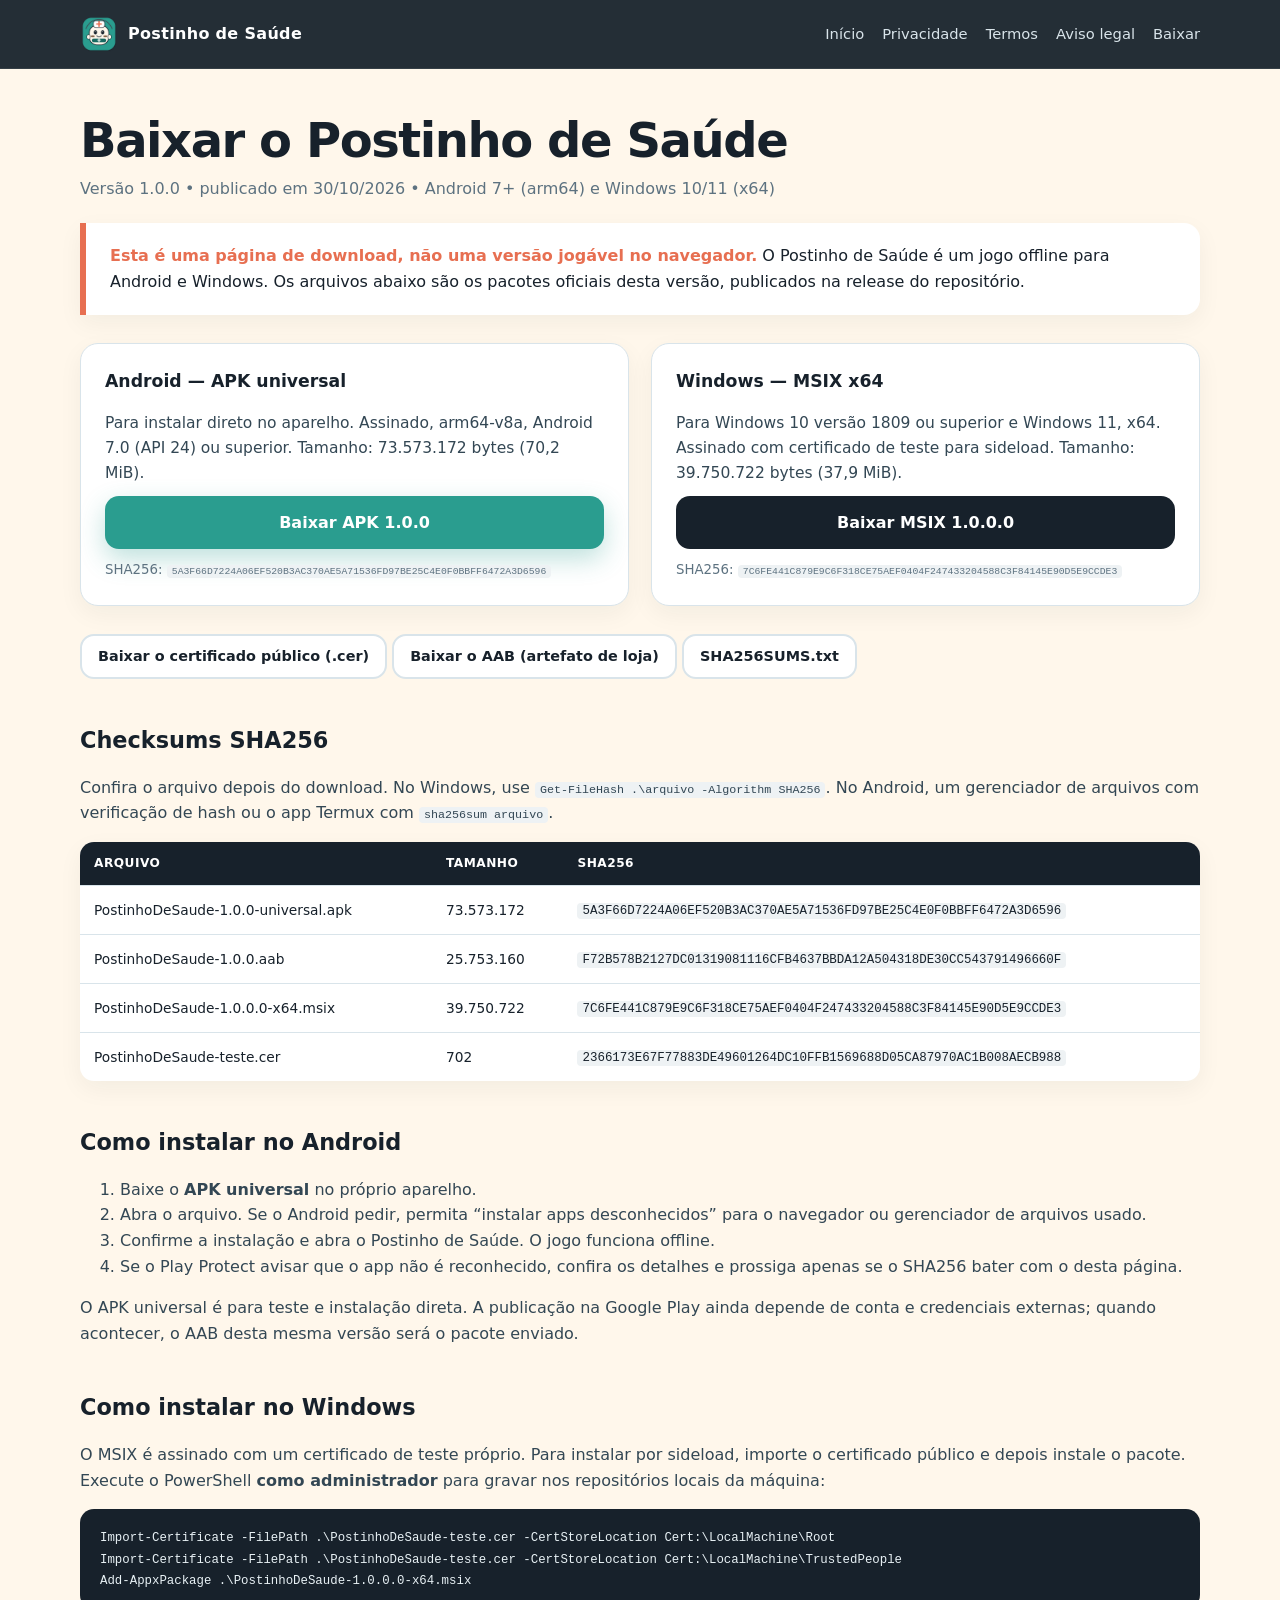
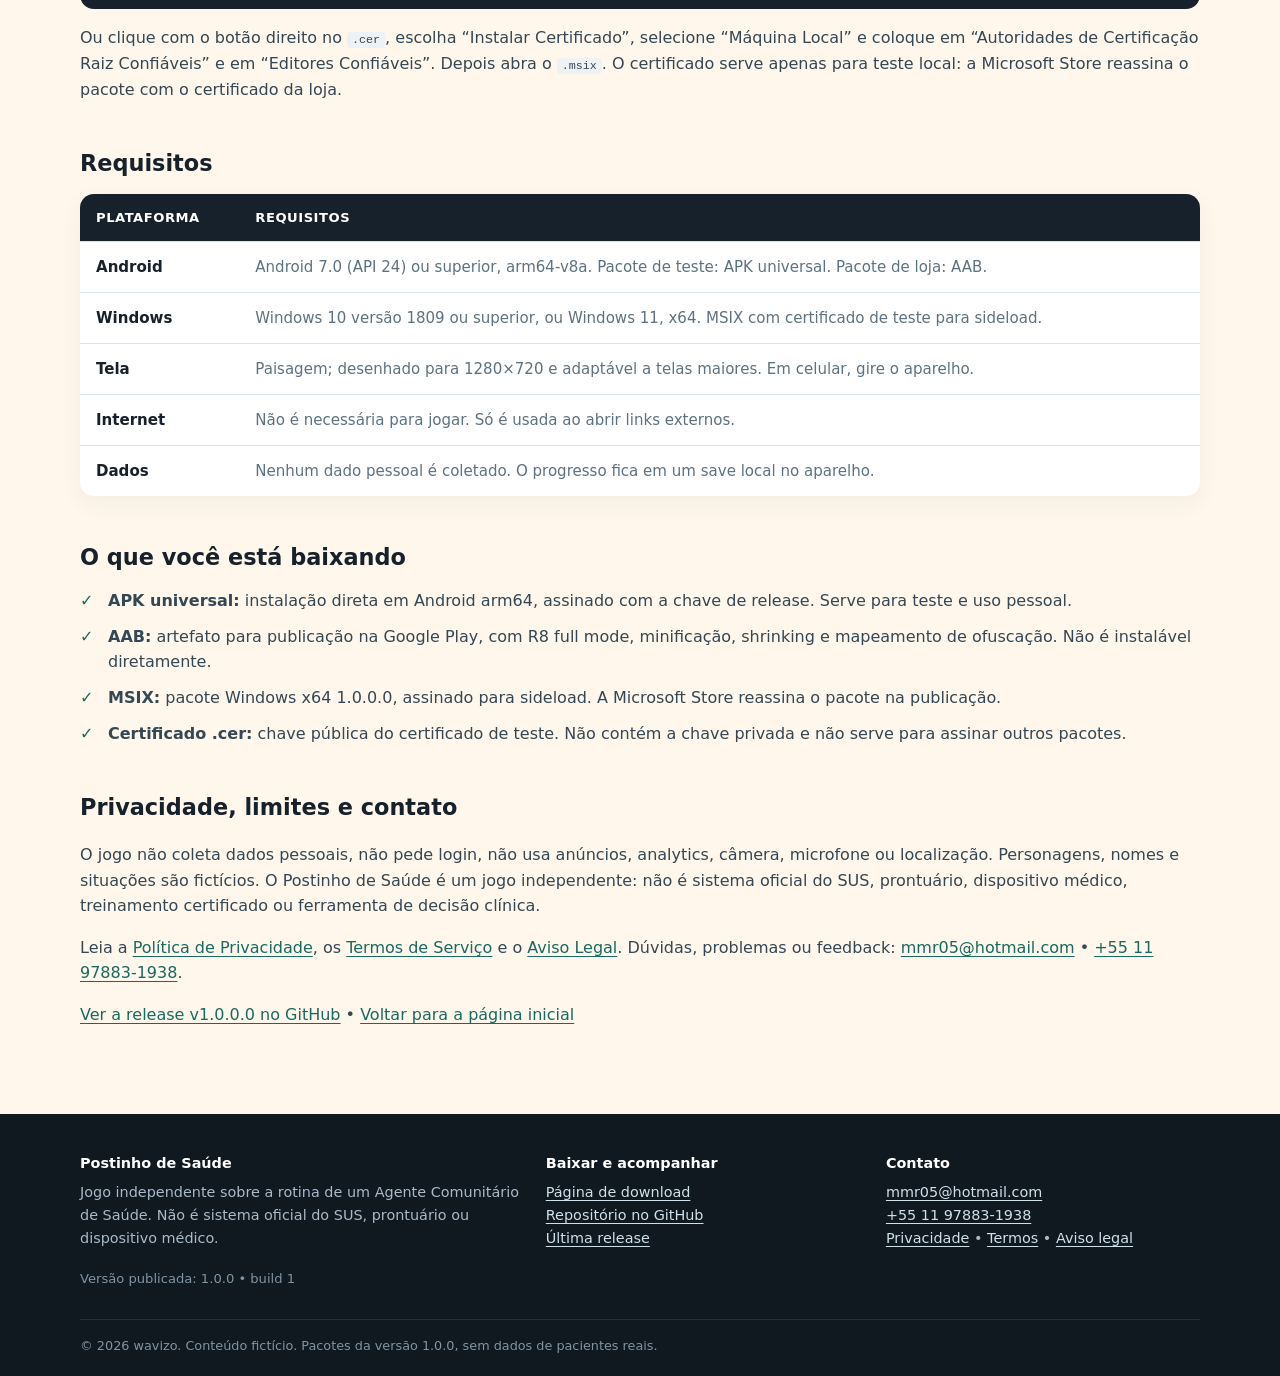
==== docs/app/index.html @ 59eddb39 "Postinho de Saude 1.0.0 Jogo independente e offline sobre a rotina de um ACS, com visual fofo, humor" ====
<!doctype html>
<html lang="pt-BR">
<head>
<meta charset="utf-8">
<meta name="viewport" content="width=device-width, initial-scale=1">
<title>Baixar — Postinho de Saúde 1.0.0</title>
<meta name="description" content="Baixe o Postinho de Saúde 1.0.0 para Android (APK universal) e Windows 10/11 (MSIX). Checksums SHA256, requisitos e instruções de instalação.">
<meta name="theme-color" content="#2a9d8f">
<link rel="canonical" href="https://wavizo-bot.github.io/Postinho-de-Saude/app/">
<link rel="icon" type="image/png" sizes="64x64" href="../assets/favicon-64.png">
<link rel="apple-touch-icon" href="../assets/icone-192.png">
<link rel="stylesheet" href="../estilo.css">
<style>
  .pagina-baixar { padding: 46px 0 70px; }
  .pagina-baixar h1 { font-size: clamp(1.9rem, 4.5vw, 3rem); line-height: 1.06; letter-spacing: -0.03em; margin: 0 0 10px; }
  .pagina-baixar .meta { color: var(--cinza); margin: 0 0 22px; }
  .pagina-baixar h2 { font-size: 1.4rem; margin: 44px 0 12px; }
  .pagina-baixar h3 { margin: 0 0 6px; font-size: 1.08rem; }
  .pagina-baixar p, .pagina-baixar li { color: #334754; }
  .pagina-baixar code { background: #eef2f4; padding: 1px 5px; border-radius: 4px; font-size: 0.9em; word-break: break-word; overflow-wrap: anywhere; }
  .pagina-baixar small { overflow-wrap: anywhere; }
  .pagina-baixar pre { background: var(--tinta); color: #e8f1f5; border-radius: 14px; padding: 18px 20px; overflow-x: auto; font-size: 0.86rem; line-height: 1.55; }
  .pagina-baixar pre code { background: none; color: inherit; padding: 0; }
  .checksum { width: 100%; border-collapse: collapse; background: var(--branco); border-radius: 14px; overflow: hidden; box-shadow: 0 8px 24px rgba(23, 33, 43, 0.05); }
  .checksum th, .checksum td { text-align: left; padding: 12px 14px; border-bottom: 1px solid var(--linha); font-size: 0.86rem; }
  .checksum th { background: var(--tinta); color: var(--branco); font-size: 0.76rem; letter-spacing: 0.04em; text-transform: uppercase; }
  .checksum tr:last-child td { border-bottom: 0; }
  .checksum code { word-break: break-all; font-size: 0.78rem; }
  .download-secundario { margin-top: 18px; }
  .download-secundario .botao { min-height: 42px; padding: 9px 16px; font-size: 0.9rem; }
  @media (max-width: 640px) {
    .pagina-baixar { padding: 32px 0 52px; }
    .checksum { display: block; overflow-x: auto; }
  }
</style>
</head>
<body>
<header class="topo">
  <div class="wrap">
    <a class="marca" href="../"><img src="../assets/icone-192.png" alt="Ícone do Postinho de Saúde"><span>Postinho de Saúde</span></a>
    <nav aria-label="Navegação principal"><a href="../">Início</a><a href="../politica-de-privacidade.html">Privacidade</a><a href="../termos-de-servico.html">Termos</a><a href="../aviso-legal.html">Aviso legal</a><a href="./">Baixar</a></nav>
  </div>
</header>
<main class="wrap pagina-baixar">
  <h1>Baixar o Postinho de Saúde</h1>
  <p class="meta">Versão 1.0.0 • publicado em 30/10/2026 • Android 7+ (arm64) e Windows 10/11 (x64)</p>

  <div class="destaque">
    <strong>Esta é uma página de download, não uma versão jogável no navegador.</strong> O Postinho de Saúde é um jogo offline para Android e Windows. Os arquivos abaixo são os pacotes oficiais desta versão, publicados na release do repositório.
  </div>

  <div class="baixar">
    <div class="cartao">
      <h3>Android — APK universal</h3>
      <p>Para instalar direto no aparelho. Assinado, arm64-v8a, Android 7.0 (API 24) ou superior. Tamanho: 73.573.172 bytes (70,2 MiB).</p>
      <a class="botao primario" href="https://github.com/wavizo-bot/Postinho-de-Saude/releases/download/v1.0.0.0/PostinhoDeSaude-1.0.0-universal.apk">Baixar APK 1.0.0</a>
      <small>SHA256: <code>5A3F66D7224A06EF520B3AC370AE5A71536FD97BE25C4E0F0BBFF6472A3D6596</code></small>
    </div>
    <div class="cartao">
      <h3>Windows — MSIX x64</h3>
      <p>Para Windows 10 versão 1809 ou superior e Windows 11, x64. Assinado com certificado de teste para sideload. Tamanho: 39.750.722 bytes (37,9 MiB).</p>
      <a class="botao escuro" href="https://github.com/wavizo-bot/Postinho-de-Saude/releases/download/v1.0.0.0/PostinhoDeSaude-1.0.0.0-x64.msix">Baixar MSIX 1.0.0.0</a>
      <small>SHA256: <code>7C6FE441C879E9C6F318CE75AEF0404F247433204588C3F84145E90D5E9CCDE3</code></small>
    </div>
  </div>

  <div class="download-secundario">
    <a class="botao secundario" style="color:var(--tinta);border-color:var(--linha);background:var(--branco)" href="https://github.com/wavizo-bot/Postinho-de-Saude/releases/download/v1.0.0.0/PostinhoDeSaude-teste.cer">Baixar o certificado público (.cer)</a>
    <a class="botao secundario" style="color:var(--tinta);border-color:var(--linha);background:var(--branco)" href="https://github.com/wavizo-bot/Postinho-de-Saude/releases/download/v1.0.0.0/PostinhoDeSaude-1.0.0.aab">Baixar o AAB (artefato de loja)</a>
    <a class="botao secundario" style="color:var(--tinta);border-color:var(--linha);background:var(--branco)" href="https://github.com/wavizo-bot/Postinho-de-Saude/releases/download/v1.0.0.0/SHA256SUMS.txt">SHA256SUMS.txt</a>
  </div>

  <h2>Checksums SHA256</h2>
  <p>Confira o arquivo depois do download. No Windows, use <code>Get-FileHash .\arquivo -Algorithm SHA256</code>. No Android, um gerenciador de arquivos com verificação de hash ou o app Termux com <code>sha256sum arquivo</code>.</p>
  <table class="checksum">
    <thead><tr><th>Arquivo</th><th>Tamanho</th><th>SHA256</th></tr></thead>
    <tbody>
      <tr><td>PostinhoDeSaude-1.0.0-universal.apk</td><td>73.573.172</td><td><code>5A3F66D7224A06EF520B3AC370AE5A71536FD97BE25C4E0F0BBFF6472A3D6596</code></td></tr>
      <tr><td>PostinhoDeSaude-1.0.0.aab</td><td>25.753.160</td><td><code>F72B578B2127DC01319081116CFB4637BBDA12A504318DE30CC543791496660F</code></td></tr>
      <tr><td>PostinhoDeSaude-1.0.0.0-x64.msix</td><td>39.750.722</td><td><code>7C6FE441C879E9C6F318CE75AEF0404F247433204588C3F84145E90D5E9CCDE3</code></td></tr>
      <tr><td>PostinhoDeSaude-teste.cer</td><td>702</td><td><code>2366173E67F77883DE49601264DC10FFB1569688D05CA87970AC1B008AECB988</code></td></tr>
    </tbody>
  </table>

  <h2>Como instalar no Android</h2>
  <ol>
    <li>Baixe o <strong>APK universal</strong> no próprio aparelho.</li>
    <li>Abra o arquivo. Se o Android pedir, permita “instalar apps desconhecidos” para o navegador ou gerenciador de arquivos usado.</li>
    <li>Confirme a instalação e abra o Postinho de Saúde. O jogo funciona offline.</li>
    <li>Se o Play Protect avisar que o app não é reconhecido, confira os detalhes e prossiga apenas se o SHA256 bater com o desta página.</li>
  </ol>
  <p>O APK universal é para teste e instalação direta. A publicação na Google Play ainda depende de conta e credenciais externas; quando acontecer, o AAB desta mesma versão será o pacote enviado.</p>

  <h2>Como instalar no Windows</h2>
  <p>O MSIX é assinado com um certificado de teste próprio. Para instalar por sideload, importe o certificado público e depois instale o pacote. Execute o PowerShell <strong>como administrador</strong> para gravar nos repositórios locais da máquina:</p>
  <pre><code>Import-Certificate -FilePath .\PostinhoDeSaude-teste.cer -CertStoreLocation Cert:\LocalMachine\Root
Import-Certificate -FilePath .\PostinhoDeSaude-teste.cer -CertStoreLocation Cert:\LocalMachine\TrustedPeople
Add-AppxPackage .\PostinhoDeSaude-1.0.0.0-x64.msix</code></pre>
  <p>Ou clique com o botão direito no <code>.cer</code>, escolha “Instalar Certificado”, selecione “Máquina Local” e coloque em “Autoridades de Certificação Raiz Confiáveis” e em “Editores Confiáveis”. Depois abra o <code>.msix</code>. O certificado serve apenas para teste local: a Microsoft Store reassina o pacote com o certificado da loja.</p>

  <h2>Requisitos</h2>
  <table class="tabela">
    <thead><tr><th>Plataforma</th><th>Requisitos</th></tr></thead>
    <tbody>
      <tr><td>Android</td><td>Android 7.0 (API 24) ou superior, arm64-v8a. Pacote de teste: APK universal. Pacote de loja: AAB.</td></tr>
      <tr><td>Windows</td><td>Windows 10 versão 1809 ou superior, ou Windows 11, x64. MSIX com certificado de teste para sideload.</td></tr>
      <tr><td>Tela</td><td>Paisagem; desenhado para 1280×720 e adaptável a telas maiores. Em celular, gire o aparelho.</td></tr>
      <tr><td>Internet</td><td>Não é necessária para jogar. Só é usada ao abrir links externos.</td></tr>
      <tr><td>Dados</td><td>Nenhum dado pessoal é coletado. O progresso fica em um save local no aparelho.</td></tr>
    </tbody>
  </table>

  <h2>O que você está baixando</h2>
  <ul class="lista-ok">
    <li><strong>APK universal:</strong> instalação direta em Android arm64, assinado com a chave de release. Serve para teste e uso pessoal.</li>
    <li><strong>AAB:</strong> artefato para publicação na Google Play, com R8 full mode, minificação, shrinking e mapeamento de ofuscação. Não é instalável diretamente.</li>
    <li><strong>MSIX:</strong> pacote Windows x64 1.0.0.0, assinado para sideload. A Microsoft Store reassina o pacote na publicação.</li>
    <li><strong>Certificado .cer:</strong> chave pública do certificado de teste. Não contém a chave privada e não serve para assinar outros pacotes.</li>
  </ul>

  <h2>Privacidade, limites e contato</h2>
  <p>O jogo não coleta dados pessoais, não pede login, não usa anúncios, analytics, câmera, microfone ou localização. Personagens, nomes e situações são fictícios. O Postinho de Saúde é um jogo independente: não é sistema oficial do SUS, prontuário, dispositivo médico, treinamento certificado ou ferramenta de decisão clínica.</p>
  <p>Leia a <a href="../politica-de-privacidade.html">Política de Privacidade</a>, os <a href="../termos-de-servico.html">Termos de Serviço</a> e o <a href="../aviso-legal.html">Aviso Legal</a>. Dúvidas, problemas ou feedback: <a href="mailto:mmr05@hotmail.com">mmr05@hotmail.com</a> • <a href="tel:+5511978831938">+55 11 97883-1938</a>.</p>
  <p><a href="https://github.com/wavizo-bot/Postinho-de-Saude/releases/tag/v1.0.0.0">Ver a release v1.0.0.0 no GitHub</a> • <a href="../">Voltar para a página inicial</a></p>
</main>
<footer class="rodape">
  <div class="wrap">
    <div><strong>Postinho de Saúde</strong>Jogo independente sobre a rotina de um Agente Comunitário de Saúde. Não é sistema oficial do SUS, prontuário ou dispositivo médico.<div class="versao">Versão publicada: 1.0.0 • build 1</div></div>
    <div><strong>Baixar e acompanhar</strong><a href="./">Página de download</a><br><a href="https://github.com/wavizo-bot/Postinho-de-Saude">Repositório no GitHub</a><br><a href="https://github.com/wavizo-bot/Postinho-de-Saude/releases/latest">Última release</a></div>
    <div><strong>Contato</strong><a href="mailto:mmr05@hotmail.com">mmr05@hotmail.com</a><br><a href="tel:+5511978831938">+55 11 97883-1938</a><br><a href="../politica-de-privacidade.html">Privacidade</a> • <a href="../termos-de-servico.html">Termos</a> • <a href="../aviso-legal.html">Aviso legal</a></div>
    <div class="fim">© 2026 wavizo. Conteúdo fictício. Pacotes da versão 1.0.0, sem dados de pacientes reais.</div>
  </div>
</footer>
</body>
</html>
---- docs/estilo.css ----
:root {
  --tinta: #17212b;
  --tinta-2: #1e2d3a;
  --creme: #fff7eb;
  --verde: #2a9d8f;
  --verde-escuro: #186a62;
  --pele: #f4a261;
  --vermelho: #e76f51;
  --cinza: #5d7280;
  --linha: #d9e4ea;
  --branco: #ffffff;
  --sombra: 0 18px 50px rgba(23, 33, 43, 0.16);
}

* { box-sizing: border-box; }

html { scroll-behavior: smooth; }

body {
  margin: 0;
  background: var(--creme);
  color: var(--tinta);
  font-family: "Segoe UI", system-ui, -apple-system, BlinkMacSystemFont, Arial, sans-serif;
  line-height: 1.6;
  -webkit-font-smoothing: antialiased;
}

a { color: var(--verde-escuro); text-underline-offset: 3px; }
a:hover { color: var(--vermelho); }

img { max-width: 100%; height: auto; display: block; }

.wrap {
  width: min(1120px, calc(100% - 40px));
  margin: 0 auto;
}

.topo {
  position: sticky;
  top: 0;
  z-index: 20;
  background: rgba(23, 33, 43, 0.94);
  backdrop-filter: blur(12px);
  border-bottom: 1px solid rgba(255, 255, 255, 0.08);
}

.topo .wrap {
  display: flex;
  align-items: center;
  gap: 18px;
  min-height: 68px;
}

.marca {
  display: flex;
  align-items: center;
  gap: 10px;
  color: var(--branco);
  text-decoration: none;
  font-weight: 800;
  letter-spacing: 0.02em;
}

.marca img { width: 38px; height: 38px; border-radius: 11px; }
.marca span { white-space: nowrap; }

.topo nav {
  margin-left: auto;
  display: flex;
  flex-wrap: wrap;
  gap: 8px 18px;
  align-items: center;
}

.topo nav a {
  color: #d9e4ea;
  text-decoration: none;
  font-size: 0.92rem;
}

.topo nav a:hover { color: var(--pele); }

.hero {
  background:
    radial-gradient(circle at 82% 18%, rgba(244, 162, 97, 0.22), transparent 30%),
    radial-gradient(circle at 12% 88%, rgba(42, 157, 143, 0.28), transparent 34%),
    var(--tinta);
  color: var(--branco);
  padding: 70px 0 58px;
  overflow: hidden;
}

.hero .wrap {
  display: grid;
  grid-template-columns: minmax(0, 0.95fr) minmax(0, 1.05fr);
  gap: 42px;
  align-items: center;
}

.selo {
  display: inline-flex;
  align-items: center;
  gap: 8px;
  padding: 7px 13px;
  border-radius: 999px;
  background: rgba(42, 157, 143, 0.18);
  border: 1px solid rgba(42, 157, 143, 0.55);
  color: #a9e7df;
  font-size: 0.8rem;
  font-weight: 700;
  letter-spacing: 0.06em;
  text-transform: uppercase;
}

.hero h1 {
  font-size: clamp(2.5rem, 6vw, 4.7rem);
  line-height: 0.98;
  letter-spacing: -0.045em;
  margin: 18px 0 16px;
}

.hero h1 span { color: var(--pele); }

.hero .chamada {
  color: #d8e5ec;
  font-size: clamp(1.05rem, 2vw, 1.25rem);
  max-width: 34rem;
  margin: 0 0 26px;
}

.acoes { display: flex; flex-wrap: wrap; gap: 12px; }

.botao {
  display: inline-flex;
  align-items: center;
  justify-content: center;
  gap: 9px;
  min-height: 48px;
  padding: 12px 22px;
  border-radius: 14px;
  font-weight: 800;
  text-decoration: none;
  border: 2px solid transparent;
  transition: transform 0.15s ease, box-shadow 0.15s ease;
}

.botao:hover { transform: translateY(-2px); }
.botao.primario { background: var(--verde); color: var(--branco); box-shadow: 0 10px 26px rgba(42, 157, 143, 0.3); }
.botao.secundario { background: transparent; color: var(--branco); border-color: rgba(255, 255, 255, 0.34); }
.botao.escuro { background: var(--tinta); color: var(--branco); }

.hero .nota { color: #9fb4c1; font-size: 0.85rem; margin-top: 16px; }

.hero-figura { position: relative; min-width: 0; margin: 0; }
.hero-figura img {
  width: 100%;
  border-radius: 22px;
  box-shadow: 0 26px 70px rgba(0, 0, 0, 0.4);
  border: 1px solid rgba(255, 255, 255, 0.16);
}
.hero-figura .adesivo {
  position: absolute;
  right: -12px;
  bottom: -18px;
  background: var(--pele);
  color: var(--tinta);
  font-weight: 900;
  padding: 10px 16px;
  border-radius: 12px;
  transform: rotate(-3deg);
  box-shadow: 0 8px 20px rgba(0, 0, 0, 0.24);
  font-size: 0.85rem;
}

section { padding: 66px 0; }
section.alt { background: #f3ece1; }

.secao-titulo {
  font-size: clamp(1.7rem, 4vw, 2.6rem);
  line-height: 1.08;
  letter-spacing: -0.03em;
  margin: 0 0 12px;
}

.secao-intro {
  color: var(--cinza);
  font-size: 1.05rem;
  max-width: 48rem;
  margin: 0 0 30px;
}

.grid-2 { display: grid; grid-template-columns: 1fr 1fr; gap: 26px; }
.grid-3 { display: grid; grid-template-columns: repeat(3, 1fr); gap: 18px; }
.grid-4 { display: grid; grid-template-columns: repeat(4, 1fr); gap: 16px; }

.cartao {
  background: var(--branco);
  border: 1px solid var(--linha);
  border-radius: 18px;
  padding: 24px;
  box-shadow: 0 8px 24px rgba(23, 33, 43, 0.05);
}

.cartao h3 { margin: 0 0 8px; font-size: 1.12rem; }
.cartao p { margin: 0; color: var(--cinza); font-size: 0.97rem; }
.cartao .emoji { font-size: 1.8rem; display: block; margin-bottom: 8px; }

.destaque {
  background: var(--branco);
  border-left: 6px solid var(--vermelho);
  border-radius: 0 16px 16px 0;
  padding: 20px 24px;
  box-shadow: 0 8px 24px rgba(23, 33, 43, 0.05);
}

.destaque strong { color: var(--vermelho); }

.capturas { display: grid; grid-template-columns: repeat(2, 1fr); gap: 26px; margin-top: 34px; }
.captura {
  background: var(--branco);
  border: 1px solid var(--linha);
  border-radius: 18px;
  overflow: hidden;
  box-shadow: 0 10px 30px rgba(23, 33, 43, 0.07);
}
.captura img { width: 100%; }
.captura figcaption { padding: 14px 18px 16px; color: var(--cinza); font-size: 0.92rem; }
.captura figcaption strong { display: block; color: var(--tinta); font-size: 1rem; margin-bottom: 2px; }

.passos { counter-reset: passo; display: grid; gap: 14px; }
.passo {
  counter-increment: passo;
  display: grid;
  grid-template-columns: 42px 1fr;
  gap: 14px;
  align-items: start;
  background: var(--branco);
  border: 1px solid var(--linha);
  border-radius: 16px;
  padding: 18px 20px;
}
.passo::before {
  content: counter(passo);
  display: grid;
  place-items: center;
  width: 38px;
  height: 38px;
  border-radius: 50%;
  background: var(--verde);
  color: var(--branco);
  font-weight: 900;
}
.passo h3 { margin: 0 0 4px; font-size: 1rem; }
.passo p { margin: 0; color: var(--cinza); font-size: 0.94rem; }

.lista-limites { display: grid; gap: 10px; padding: 0; margin: 0; list-style: none; }
.lista-limites li { padding-left: 28px; position: relative; color: var(--cinza); }
.lista-limites li::before { content: "×"; position: absolute; left: 0; top: -1px; color: var(--vermelho); font-weight: 900; font-size: 1.2rem; }
.lista-ok { display: grid; gap: 10px; padding: 0; margin: 0; list-style: none; }
.lista-ok li { padding-left: 28px; position: relative; color: var(--cinza); }
.lista-ok li::before { content: "✓"; position: absolute; left: 0; top: 0; color: var(--verde-escuro); font-weight: 900; }

.tabela { width: 100%; border-collapse: collapse; background: var(--branco); border-radius: 14px; overflow: hidden; box-shadow: 0 8px 24px rgba(23, 33, 43, 0.05); }
.tabela th, .tabela td { text-align: left; padding: 13px 16px; border-bottom: 1px solid var(--linha); }
.tabela th { background: var(--tinta); color: var(--branco); font-size: 0.82rem; letter-spacing: 0.04em; text-transform: uppercase; }
.tabela tr:last-child td { border-bottom: 0; }
.tabela td { font-size: 0.94rem; color: var(--cinza); }
.tabela td:first-child { color: var(--tinta); font-weight: 700; }

.faq { display: grid; gap: 10px; max-width: 820px; }
.faq details { background: var(--branco); border: 1px solid var(--linha); border-radius: 12px; padding: 14px 18px; }
.faq summary { cursor: pointer; font-weight: 700; }
.faq p { margin: 10px 0 0; color: var(--cinza); }

.idioma {
  background: var(--tinta);
  color: #d8e5ec;
  border-radius: 18px;
  padding: 26px 28px;
}
.idioma h2 { color: var(--branco); margin: 0 0 8px; font-size: 1.2rem; }
.idioma p { margin: 0; }

.rodape {
  background: #101820;
  color: #a9bac8;
  padding: 38px 0 28px;
  font-size: 0.9rem;
}
.rodape .wrap { display: grid; grid-template-columns: 1.4fr 1fr 1fr; gap: 26px; }
.rodape strong { color: var(--branco); display: block; margin-bottom: 6px; }
.rodape a { color: #cfe0ea; }
.rodape .versao { margin-top: 18px; color: #7f95a4; font-size: 0.82rem; }
.rodape .fim { grid-column: 1 / -1; border-top: 1px solid rgba(255, 255, 255, 0.1); padding-top: 16px; margin-top: 4px; color: #7f95a4; font-size: 0.8rem; }

.aviso-pagina {
  background: #fff3d6;
  border: 1px solid #e8c56a;
  color: #6b4f00;
  border-radius: 12px;
  padding: 12px 16px;
  margin: 18px 0;
  font-size: 0.92rem;
}

.legal { max-width: 860px; margin: 0 auto; padding: 46px 0 70px; }
.legal h1 { font-size: clamp(1.8rem, 4vw, 2.6rem); line-height: 1.1; margin: 0 0 8px; }
.legal h2 { font-size: 1.25rem; margin: 34px 0 10px; }
.legal p, .legal li { color: #334754; }
.legal .meta { color: var(--cinza); font-size: 0.9rem; margin-bottom: 24px; }
.legal ul { padding-left: 22px; }
.legal code { background: #eef2f4; padding: 1px 5px; border-radius: 4px; font-size: 0.9em; }
.legal .voltar { display: inline-block; margin-bottom: 20px; font-weight: 700; text-decoration: none; }

.baixar { display: grid; grid-template-columns: repeat(2, minmax(0, 1fr)); gap: 22px; margin: 28px 0; }
.baixar .cartao { display: flex; flex-direction: column; gap: 10px; min-width: 0; }
.baixar .cartao .botao { margin-top: auto; }
.baixar small { color: var(--cinza); }

@media (max-width: 900px) {
  .hero .wrap { grid-template-columns: minmax(0, 1fr); }
  .hero-figura { order: -1; max-width: 640px; width: 100%; }
  .grid-4 { grid-template-columns: repeat(2, 1fr); }
  .grid-3 { grid-template-columns: 1fr 1fr; }
  .rodape .wrap { grid-template-columns: 1fr 1fr; }
}

@media (max-width: 640px) {
  .wrap { width: min(100% - 28px, 1120px); }
  .topo .wrap { min-height: 60px; }
  .topo nav { display: none; }
  .hero { padding: 40px 0 42px; }
  .hero-figura .adesivo { right: 8px; bottom: -14px; }
  section { padding: 48px 0; }
  .grid-2, .grid-3, .grid-4, .capturas, .baixar { grid-template-columns: 1fr; }
  .rodape .wrap { grid-template-columns: 1fr; }
  .tabela { display: block; overflow-x: auto; }
}
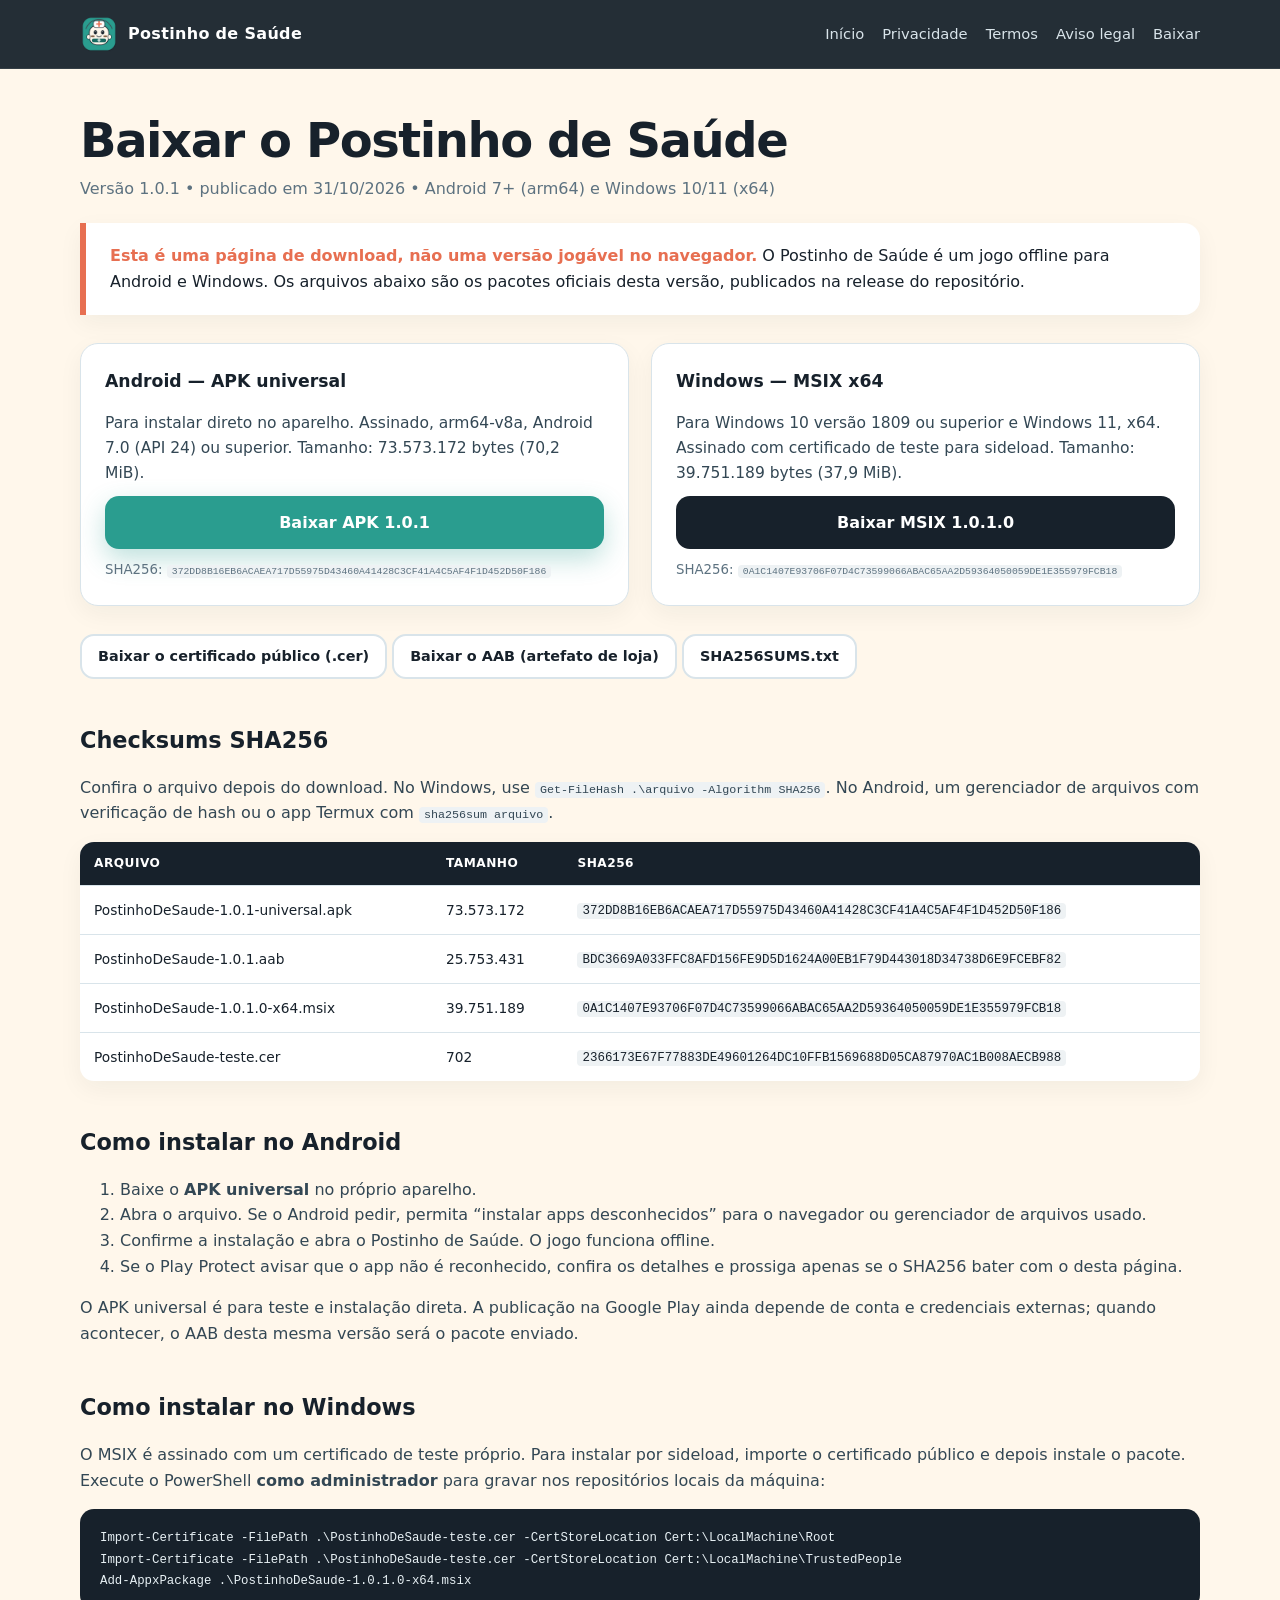
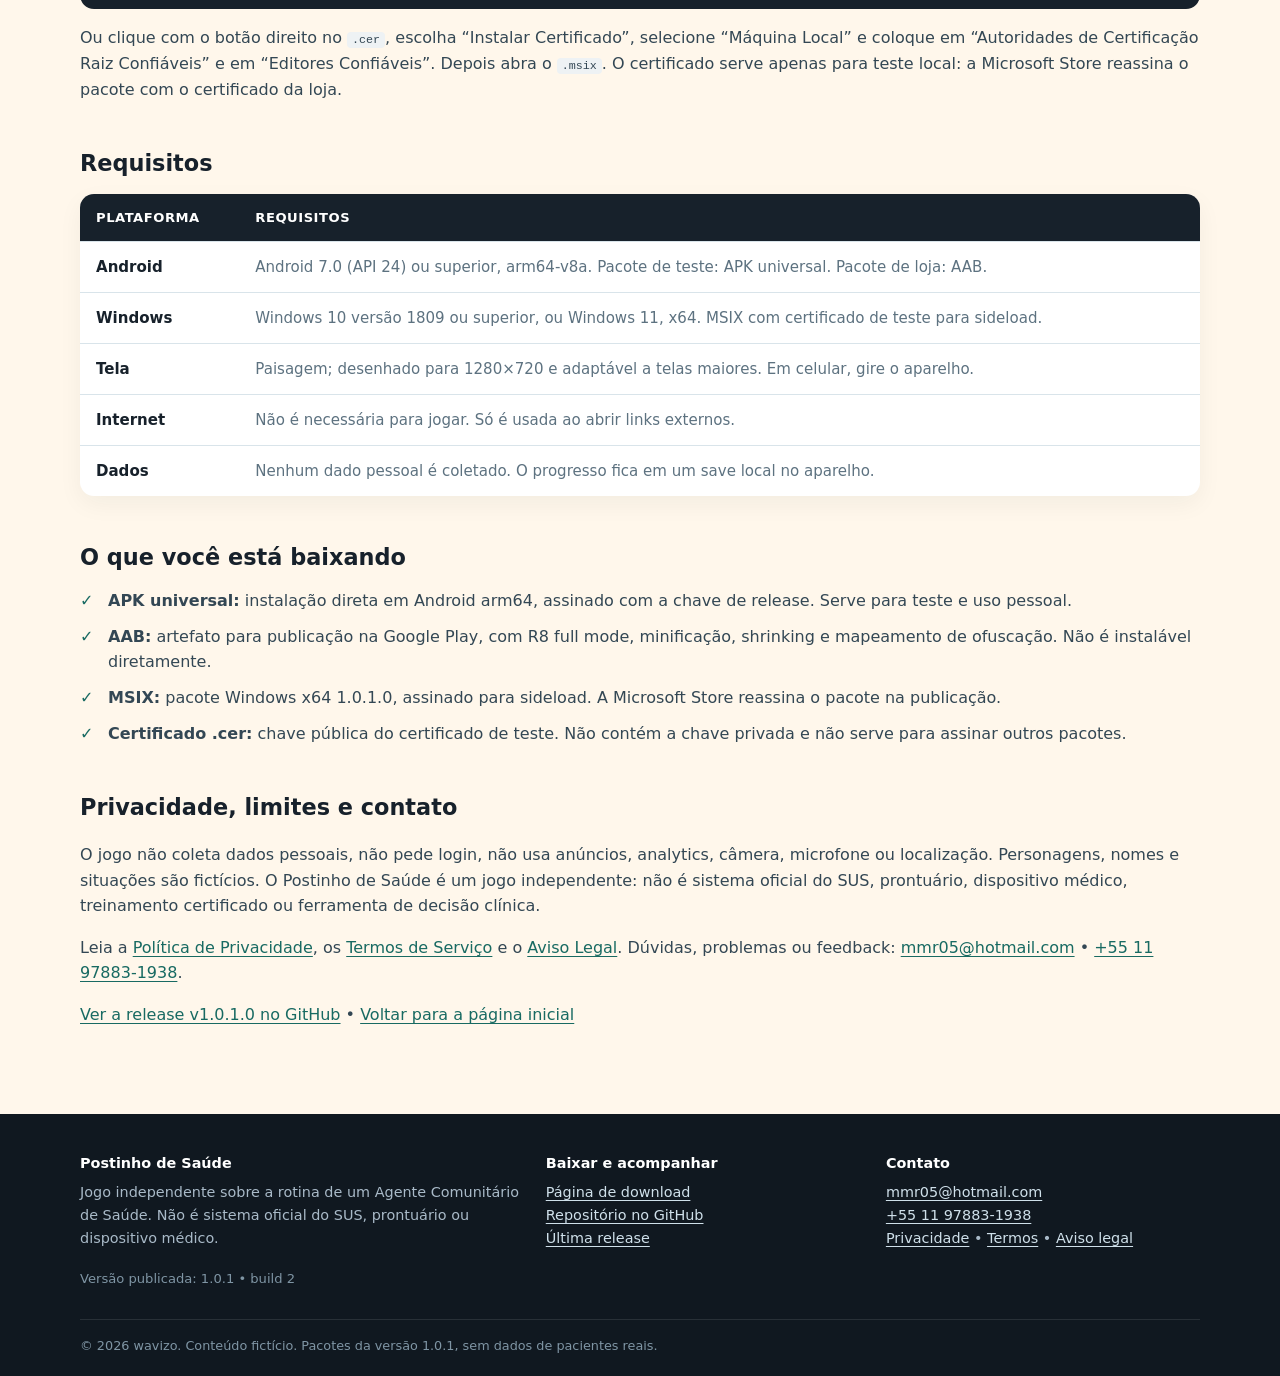
==== commit 78297f18: "Corrige versao no Android e tela inicial; patch 1.0.1 Corrige o About que exibia <null> no Android, " ====
--- a/docs/app/index.html
+++ b/docs/app/index.html
@@ -3,8 +3,8 @@
 <head>
 <meta charset="utf-8">
 <meta name="viewport" content="width=device-width, initial-scale=1">
-<title>Baixar — Postinho de Saúde 1.0.0</title>
-<meta name="description" content="Baixe o Postinho de Saúde 1.0.0 para Android (APK universal) e Windows 10/11 (MSIX). Checksums SHA256, requisitos e instruções de instalação.">
+<title>Baixar — Postinho de Saúde 1.0.1</title>
+<meta name="description" content="Baixe o Postinho de Saúde 1.0.1 para Android (APK universal) e Windows 10/11 (MSIX). Checksums SHA256, requisitos e instruções de instalação.">
 <meta name="theme-color" content="#2a9d8f">
 <link rel="canonical" href="https://wavizo-bot.github.io/Postinho-de-Saude/app/">
 <link rel="icon" type="image/png" sizes="64x64" href="../assets/favicon-64.png">
@@ -43,7 +43,7 @@
 </header>
 <main class="wrap pagina-baixar">
   <h1>Baixar o Postinho de Saúde</h1>
-  <p class="meta">Versão 1.0.0 • publicado em 30/10/2026 • Android 7+ (arm64) e Windows 10/11 (x64)</p>
+  <p class="meta">Versão 1.0.1 • publicado em 31/10/2026 • Android 7+ (arm64) e Windows 10/11 (x64)</p>
 
   <div class="destaque">
     <strong>Esta é uma página de download, não uma versão jogável no navegador.</strong> O Postinho de Saúde é um jogo offline para Android e Windows. Os arquivos abaixo são os pacotes oficiais desta versão, publicados na release do repositório.
@@ -53,21 +53,21 @@
     <div class="cartao">
       <h3>Android — APK universal</h3>
       <p>Para instalar direto no aparelho. Assinado, arm64-v8a, Android 7.0 (API 24) ou superior. Tamanho: 73.573.172 bytes (70,2 MiB).</p>
-      <a class="botao primario" href="https://github.com/wavizo-bot/Postinho-de-Saude/releases/download/v1.0.0.0/PostinhoDeSaude-1.0.0-universal.apk">Baixar APK 1.0.0</a>
-      <small>SHA256: <code>5A3F66D7224A06EF520B3AC370AE5A71536FD97BE25C4E0F0BBFF6472A3D6596</code></small>
+      <a class="botao primario" href="https://github.com/wavizo-bot/Postinho-de-Saude/releases/download/v1.0.1.0/PostinhoDeSaude-1.0.1-universal.apk">Baixar APK 1.0.1</a>
+      <small>SHA256: <code>372DD8B16EB6ACAEA717D55975D43460A41428C3CF41A4C5AF4F1D452D50F186</code></small>
     </div>
     <div class="cartao">
       <h3>Windows — MSIX x64</h3>
-      <p>Para Windows 10 versão 1809 ou superior e Windows 11, x64. Assinado com certificado de teste para sideload. Tamanho: 39.750.722 bytes (37,9 MiB).</p>
-      <a class="botao escuro" href="https://github.com/wavizo-bot/Postinho-de-Saude/releases/download/v1.0.0.0/PostinhoDeSaude-1.0.0.0-x64.msix">Baixar MSIX 1.0.0.0</a>
-      <small>SHA256: <code>7C6FE441C879E9C6F318CE75AEF0404F247433204588C3F84145E90D5E9CCDE3</code></small>
+      <p>Para Windows 10 versão 1809 ou superior e Windows 11, x64. Assinado com certificado de teste para sideload. Tamanho: 39.751.189 bytes (37,9 MiB).</p>
+      <a class="botao escuro" href="https://github.com/wavizo-bot/Postinho-de-Saude/releases/download/v1.0.1.0/PostinhoDeSaude-1.0.1.0-x64.msix">Baixar MSIX 1.0.1.0</a>
+      <small>SHA256: <code>0A1C1407E93706F07D4C73599066ABAC65AA2D59364050059DE1E355979FCB18</code></small>
     </div>
   </div>
 
   <div class="download-secundario">
-    <a class="botao secundario" style="color:var(--tinta);border-color:var(--linha);background:var(--branco)" href="https://github.com/wavizo-bot/Postinho-de-Saude/releases/download/v1.0.0.0/PostinhoDeSaude-teste.cer">Baixar o certificado público (.cer)</a>
-    <a class="botao secundario" style="color:var(--tinta);border-color:var(--linha);background:var(--branco)" href="https://github.com/wavizo-bot/Postinho-de-Saude/releases/download/v1.0.0.0/PostinhoDeSaude-1.0.0.aab">Baixar o AAB (artefato de loja)</a>
-    <a class="botao secundario" style="color:var(--tinta);border-color:var(--linha);background:var(--branco)" href="https://github.com/wavizo-bot/Postinho-de-Saude/releases/download/v1.0.0.0/SHA256SUMS.txt">SHA256SUMS.txt</a>
+    <a class="botao secundario" style="color:var(--tinta);border-color:var(--linha);background:var(--branco)" href="https://github.com/wavizo-bot/Postinho-de-Saude/releases/download/v1.0.1.0/PostinhoDeSaude-teste.cer">Baixar o certificado público (.cer)</a>
+    <a class="botao secundario" style="color:var(--tinta);border-color:var(--linha);background:var(--branco)" href="https://github.com/wavizo-bot/Postinho-de-Saude/releases/download/v1.0.1.0/PostinhoDeSaude-1.0.1.aab">Baixar o AAB (artefato de loja)</a>
+    <a class="botao secundario" style="color:var(--tinta);border-color:var(--linha);background:var(--branco)" href="https://github.com/wavizo-bot/Postinho-de-Saude/releases/download/v1.0.1.0/SHA256SUMS.txt">SHA256SUMS.txt</a>
   </div>
 
   <h2>Checksums SHA256</h2>
@@ -75,9 +75,9 @@
   <table class="checksum">
     <thead><tr><th>Arquivo</th><th>Tamanho</th><th>SHA256</th></tr></thead>
     <tbody>
-      <tr><td>PostinhoDeSaude-1.0.0-universal.apk</td><td>73.573.172</td><td><code>5A3F66D7224A06EF520B3AC370AE5A71536FD97BE25C4E0F0BBFF6472A3D6596</code></td></tr>
-      <tr><td>PostinhoDeSaude-1.0.0.aab</td><td>25.753.160</td><td><code>F72B578B2127DC01319081116CFB4637BBDA12A504318DE30CC543791496660F</code></td></tr>
-      <tr><td>PostinhoDeSaude-1.0.0.0-x64.msix</td><td>39.750.722</td><td><code>7C6FE441C879E9C6F318CE75AEF0404F247433204588C3F84145E90D5E9CCDE3</code></td></tr>
+      <tr><td>PostinhoDeSaude-1.0.1-universal.apk</td><td>73.573.172</td><td><code>372DD8B16EB6ACAEA717D55975D43460A41428C3CF41A4C5AF4F1D452D50F186</code></td></tr>
+      <tr><td>PostinhoDeSaude-1.0.1.aab</td><td>25.753.431</td><td><code>BDC3669A033FFC8AFD156FE9D5D1624A00EB1F79D443018D34738D6E9FCEBF82</code></td></tr>
+      <tr><td>PostinhoDeSaude-1.0.1.0-x64.msix</td><td>39.751.189</td><td><code>0A1C1407E93706F07D4C73599066ABAC65AA2D59364050059DE1E355979FCB18</code></td></tr>
       <tr><td>PostinhoDeSaude-teste.cer</td><td>702</td><td><code>2366173E67F77883DE49601264DC10FFB1569688D05CA87970AC1B008AECB988</code></td></tr>
     </tbody>
   </table>
@@ -95,7 +95,7 @@
   <p>O MSIX é assinado com um certificado de teste próprio. Para instalar por sideload, importe o certificado público e depois instale o pacote. Execute o PowerShell <strong>como administrador</strong> para gravar nos repositórios locais da máquina:</p>
   <pre><code>Import-Certificate -FilePath .\PostinhoDeSaude-teste.cer -CertStoreLocation Cert:\LocalMachine\Root
 Import-Certificate -FilePath .\PostinhoDeSaude-teste.cer -CertStoreLocation Cert:\LocalMachine\TrustedPeople
-Add-AppxPackage .\PostinhoDeSaude-1.0.0.0-x64.msix</code></pre>
+Add-AppxPackage .\PostinhoDeSaude-1.0.1.0-x64.msix</code></pre>
   <p>Ou clique com o botão direito no <code>.cer</code>, escolha “Instalar Certificado”, selecione “Máquina Local” e coloque em “Autoridades de Certificação Raiz Confiáveis” e em “Editores Confiáveis”. Depois abra o <code>.msix</code>. O certificado serve apenas para teste local: a Microsoft Store reassina o pacote com o certificado da loja.</p>
 
   <h2>Requisitos</h2>
@@ -114,21 +114,21 @@
   <ul class="lista-ok">
     <li><strong>APK universal:</strong> instalação direta em Android arm64, assinado com a chave de release. Serve para teste e uso pessoal.</li>
     <li><strong>AAB:</strong> artefato para publicação na Google Play, com R8 full mode, minificação, shrinking e mapeamento de ofuscação. Não é instalável diretamente.</li>
-    <li><strong>MSIX:</strong> pacote Windows x64 1.0.0.0, assinado para sideload. A Microsoft Store reassina o pacote na publicação.</li>
+    <li><strong>MSIX:</strong> pacote Windows x64 1.0.1.0, assinado para sideload. A Microsoft Store reassina o pacote na publicação.</li>
     <li><strong>Certificado .cer:</strong> chave pública do certificado de teste. Não contém a chave privada e não serve para assinar outros pacotes.</li>
   </ul>
 
   <h2>Privacidade, limites e contato</h2>
   <p>O jogo não coleta dados pessoais, não pede login, não usa anúncios, analytics, câmera, microfone ou localização. Personagens, nomes e situações são fictícios. O Postinho de Saúde é um jogo independente: não é sistema oficial do SUS, prontuário, dispositivo médico, treinamento certificado ou ferramenta de decisão clínica.</p>
   <p>Leia a <a href="../politica-de-privacidade.html">Política de Privacidade</a>, os <a href="../termos-de-servico.html">Termos de Serviço</a> e o <a href="../aviso-legal.html">Aviso Legal</a>. Dúvidas, problemas ou feedback: <a href="mailto:mmr05@hotmail.com">mmr05@hotmail.com</a> • <a href="tel:+5511978831938">+55 11 97883-1938</a>.</p>
-  <p><a href="https://github.com/wavizo-bot/Postinho-de-Saude/releases/tag/v1.0.0.0">Ver a release v1.0.0.0 no GitHub</a> • <a href="../">Voltar para a página inicial</a></p>
+  <p><a href="https://github.com/wavizo-bot/Postinho-de-Saude/releases/tag/v1.0.1.0">Ver a release v1.0.1.0 no GitHub</a> • <a href="../">Voltar para a página inicial</a></p>
 </main>
 <footer class="rodape">
   <div class="wrap">
-    <div><strong>Postinho de Saúde</strong>Jogo independente sobre a rotina de um Agente Comunitário de Saúde. Não é sistema oficial do SUS, prontuário ou dispositivo médico.<div class="versao">Versão publicada: 1.0.0 • build 1</div></div>
+    <div><strong>Postinho de Saúde</strong>Jogo independente sobre a rotina de um Agente Comunitário de Saúde. Não é sistema oficial do SUS, prontuário ou dispositivo médico.<div class="versao">Versão publicada: 1.0.1 • build 2</div></div>
     <div><strong>Baixar e acompanhar</strong><a href="./">Página de download</a><br><a href="https://github.com/wavizo-bot/Postinho-de-Saude">Repositório no GitHub</a><br><a href="https://github.com/wavizo-bot/Postinho-de-Saude/releases/latest">Última release</a></div>
     <div><strong>Contato</strong><a href="mailto:mmr05@hotmail.com">mmr05@hotmail.com</a><br><a href="tel:+5511978831938">+55 11 97883-1938</a><br><a href="../politica-de-privacidade.html">Privacidade</a> • <a href="../termos-de-servico.html">Termos</a> • <a href="../aviso-legal.html">Aviso legal</a></div>
-    <div class="fim">© 2026 wavizo. Conteúdo fictício. Pacotes da versão 1.0.0, sem dados de pacientes reais.</div>
+    <div class="fim">© 2026 wavizo. Conteúdo fictício. Pacotes da versão 1.0.1, sem dados de pacientes reais.</div>
   </div>
 </footer>
 </body>
